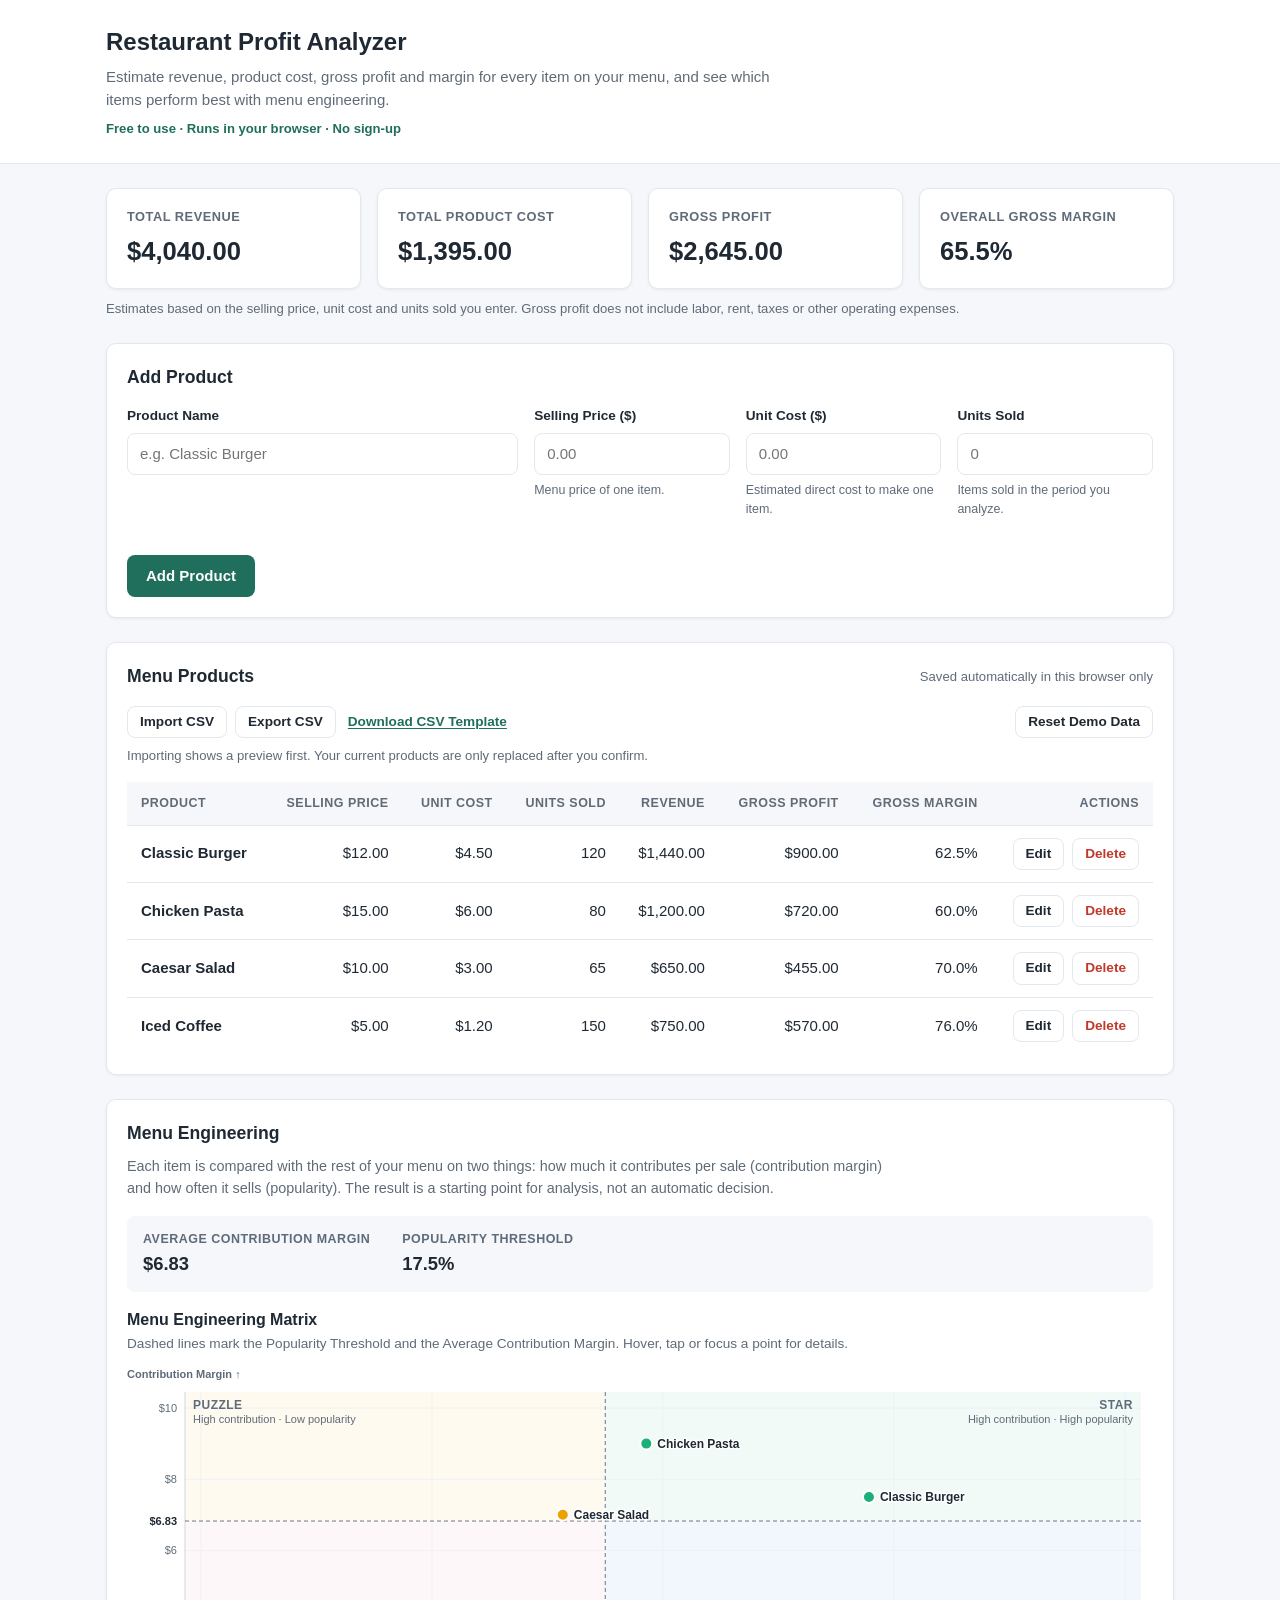
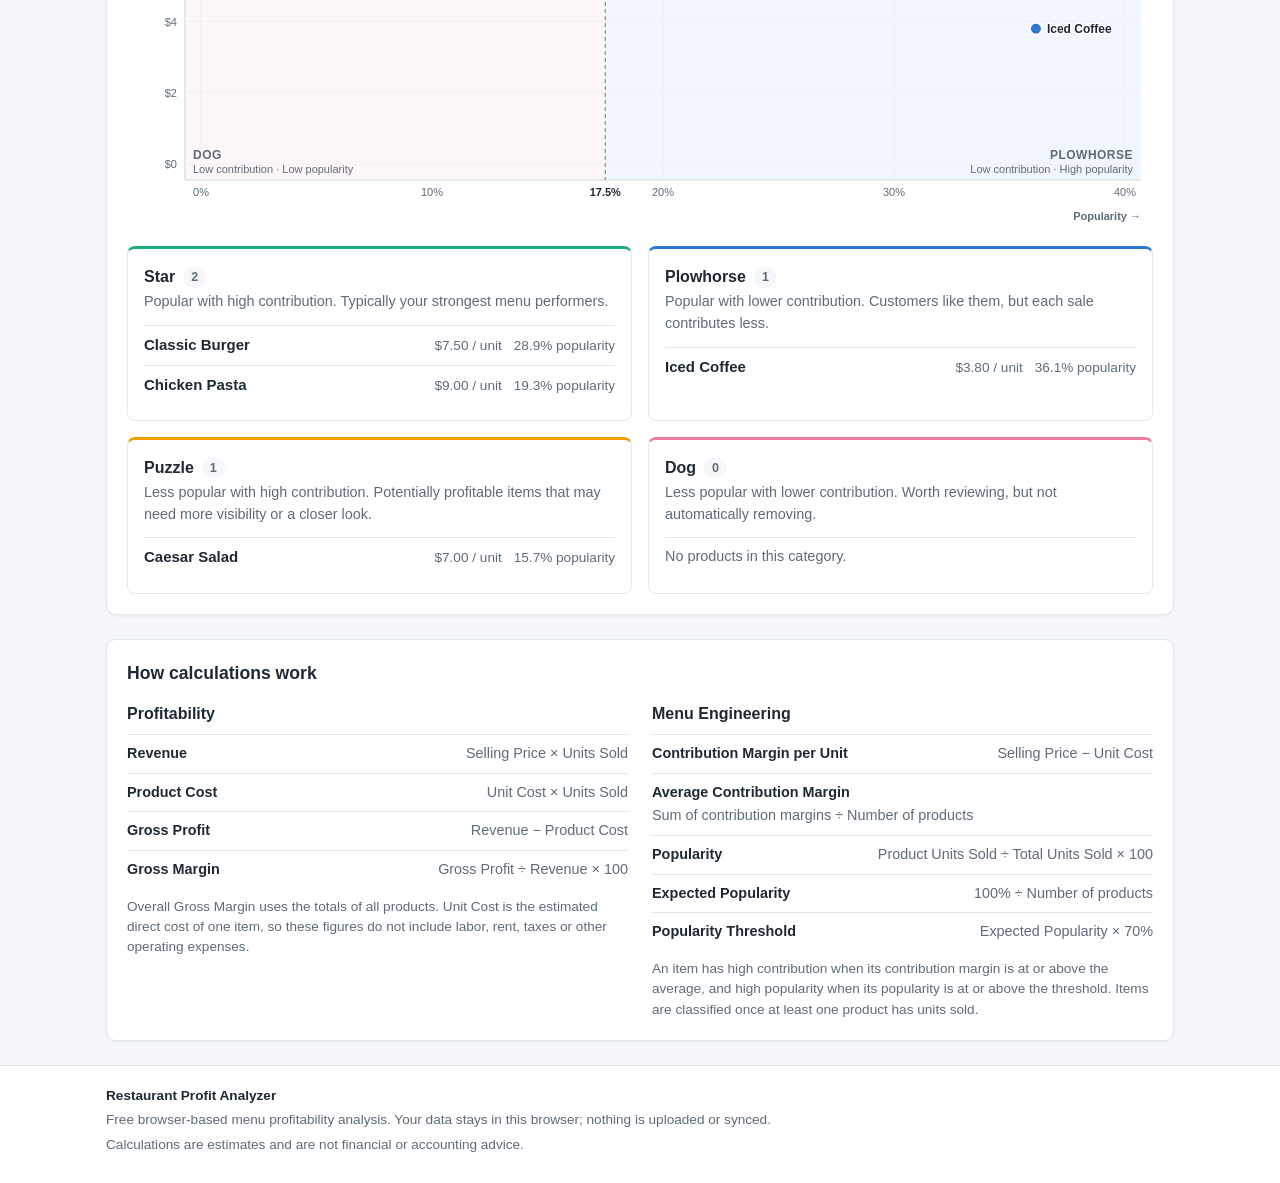
==== index.html @ 36a92ca9 "Add files via upload Initial release of Restaurant Profit Analyzer" ====
<!DOCTYPE html>
<html lang="en">
<head>
  <meta charset="UTF-8">
  <meta name="viewport" content="width=device-width, initial-scale=1.0">
  <title>Restaurant Profit Analyzer | Menu Engineering Tool</title>
  <meta name="description" content="Free browser-based tool to estimate revenue, product cost, gross profit and margin for each menu item, and classify items with menu engineering.">
  <meta property="og:title" content="Restaurant Profit Analyzer | Menu Engineering Tool">
  <meta property="og:description" content="Estimate revenue, product cost, gross profit and margin for each menu item, and see how your menu performs with menu engineering. Runs in your browser.">
  <meta property="og:type" content="website">
  <link rel="icon" href="favicon.svg" type="image/svg+xml">
  <link rel="stylesheet" href="css/styles.css">
</head>
<body>
  <header class="site-header">
    <div class="container">
      <h1>Restaurant Profit Analyzer</h1>
      <p class="subtitle">
        Estimate revenue, product cost, gross profit and margin for every item on your menu,
        and see which items perform best with menu engineering.
      </p>
      <p class="header-meta">Free to use · Runs in your browser · No sign-up</p>
    </div>
  </header>

  <main class="container">
    <!-- Dashboard: global metrics -->
    <section class="dashboard-section" aria-label="Summary metrics">
      <div class="dashboard">
        <article class="metric-card">
          <p class="metric-label">Total Revenue</p>
          <p class="metric-value" id="total-revenue">$0.00</p>
        </article>
        <article class="metric-card">
          <p class="metric-label">Total Product Cost</p>
          <p class="metric-value" id="total-cost">$0.00</p>
        </article>
        <article class="metric-card">
          <p class="metric-label">Gross Profit</p>
          <p class="metric-value" id="total-profit">$0.00</p>
        </article>
        <article class="metric-card">
          <p class="metric-label">Overall Gross Margin</p>
          <p class="metric-value" id="overall-margin">—</p>
        </article>
      </div>
      <p class="dashboard-note">
        Estimates based on the selling price, unit cost and units sold you enter.
        Gross profit does not include labor, rent, taxes or other operating expenses.
      </p>
    </section>

    <!-- Form: add or edit a product -->
    <section class="panel">
      <h2 class="panel-title" id="form-title">Add Product</h2>
      <form id="product-form" novalidate>
        <div class="form-grid">
          <div class="form-field">
            <label for="product-name">Product Name</label>
            <input type="text" id="product-name" placeholder="e.g. Classic Burger" maxlength="60" autocomplete="off">
          </div>
          <div class="form-field">
            <label for="selling-price">Selling Price ($)</label>
            <input type="number" id="selling-price" min="0" step="0.01" placeholder="0.00" inputmode="decimal" aria-describedby="selling-price-hint">
            <p class="field-hint" id="selling-price-hint">Menu price of one item.</p>
          </div>
          <div class="form-field">
            <label for="unit-cost">Unit Cost ($)</label>
            <input type="number" id="unit-cost" min="0" step="0.01" placeholder="0.00" inputmode="decimal" aria-describedby="unit-cost-hint">
            <p class="field-hint" id="unit-cost-hint">Estimated direct cost to make one item.</p>
          </div>
          <div class="form-field">
            <label for="units-sold">Units Sold</label>
            <input type="number" id="units-sold" min="0" step="1" placeholder="0" inputmode="numeric" aria-describedby="units-sold-hint">
            <p class="field-hint" id="units-sold-hint">Items sold in the period you analyze.</p>
          </div>
        </div>

        <p class="form-error" id="form-error" role="alert"></p>

        <div class="form-actions">
          <button type="submit" class="btn btn-primary" id="submit-button">Add Product</button>
          <button type="button" class="btn btn-secondary" id="cancel-edit-button" hidden>Cancel</button>
        </div>
      </form>
    </section>

    <!-- Products table -->
    <section class="panel">
      <div class="panel-header">
        <h2 class="panel-title">Menu Products</h2>
        <p class="save-status" id="save-status">Saved automatically in this browser only</p>
      </div>

      <!-- Data tools: CSV files are read and created only in this browser -->
      <div class="data-toolbar">
        <button type="button" class="btn btn-secondary btn-small" id="import-csv-button" aria-describedby="toolbar-hint">Import CSV</button>
        <input type="file" id="csv-file-input" accept=".csv,text/csv" hidden>
        <button type="button" class="btn btn-secondary btn-small" id="export-csv-button">Export CSV</button>
        <button type="button" class="btn-link" id="download-template-button">Download CSV Template</button>
        <button type="button" class="btn btn-secondary btn-small toolbar-end" id="reset-demo-button">Reset Demo Data</button>
      </div>
      <p class="toolbar-hint" id="toolbar-hint">
        Importing shows a preview first. Your current products are only replaced after you confirm.
      </p>

      <section class="csv-preview" id="csv-preview" aria-label="CSV import preview" hidden></section>

      <div class="storage-notice" id="storage-notice" role="status" hidden>
        <p id="storage-notice-text"></p>
        <button type="button" class="btn btn-secondary btn-small" id="dismiss-notice-button">Dismiss</button>
      </div>

      <div class="table-wrapper">
        <table class="products-table">
          <thead>
            <tr>
              <th scope="col">Product</th>
              <th scope="col" class="numeric">Selling Price</th>
              <th scope="col" class="numeric">Unit Cost</th>
              <th scope="col" class="numeric">Units Sold</th>
              <th scope="col" class="numeric">Revenue</th>
              <th scope="col" class="numeric">Gross Profit</th>
              <th scope="col" class="numeric">Gross Margin</th>
              <th scope="col" class="actions-column">Actions</th>
            </tr>
          </thead>
          <tbody id="products-table-body"></tbody>
        </table>
      </div>
      <p class="empty-message" id="empty-message" hidden>No products yet. Add a product above or import a CSV file.</p>
    </section>

    <!-- Menu Engineering: classifies products by contribution margin and popularity -->
    <section class="panel">
      <h2 class="panel-title">Menu Engineering</h2>
      <p class="section-intro">
        Each item is compared with the rest of your menu on two things: how much it contributes per sale
        (contribution margin) and how often it sells (popularity). The result is a starting point for
        analysis, not an automatic decision.
      </p>

      <div class="engineering-summary">
        <div class="summary-item">
          <span class="summary-label">Average Contribution Margin</span>
          <span class="summary-value" id="average-contribution-margin">—</span>
        </div>
        <div class="summary-item">
          <span class="summary-label">Popularity Threshold</span>
          <span class="summary-value" id="popularity-threshold">—</span>
        </div>
      </div>

      <p class="engineering-notice" id="engineering-notice" hidden></p>

      <!-- Matrix: drawn by js/matrix.js from the same classification results -->
      <div class="matrix-block" id="matrix-block">
        <h3 class="matrix-title">Menu Engineering Matrix</h3>
        <p class="matrix-caption">
          Dashed lines mark the Popularity Threshold and the Average Contribution Margin.
          Hover, tap or focus a point for details.
        </p>
        <div class="matrix-chart" id="matrix-chart"></div>
      </div>

      <div class="category-grid" id="category-grid">
        <article class="category-card category-star">
          <h3 class="category-title">Star <span class="category-count"><span id="count-star">0</span><span class="visually-hidden"> items</span></span></h3>
          <p class="category-description">Popular with high contribution. Typically your strongest menu performers.</p>
          <ul class="category-list" id="list-star"></ul>
        </article>
        <article class="category-card category-plowhorse">
          <h3 class="category-title">Plowhorse <span class="category-count"><span id="count-plowhorse">0</span><span class="visually-hidden"> items</span></span></h3>
          <p class="category-description">Popular with lower contribution. Customers like them, but each sale contributes less.</p>
          <ul class="category-list" id="list-plowhorse"></ul>
        </article>
        <article class="category-card category-puzzle">
          <h3 class="category-title">Puzzle <span class="category-count"><span id="count-puzzle">0</span><span class="visually-hidden"> items</span></span></h3>
          <p class="category-description">Less popular with high contribution. Potentially profitable items that may need more visibility or a closer look.</p>
          <ul class="category-list" id="list-puzzle"></ul>
        </article>
        <article class="category-card category-dog">
          <h3 class="category-title">Dog <span class="category-count"><span id="count-dog">0</span><span class="visually-hidden"> items</span></span></h3>
          <p class="category-description">Less popular with lower contribution. Worth reviewing, but not automatically removing.</p>
          <ul class="category-list" id="list-dog"></ul>
        </article>
      </div>
    </section>

    <!-- How it works: formulas and assumptions -->
    <section class="panel" aria-labelledby="how-it-works-title">
      <h2 class="panel-title" id="how-it-works-title">How calculations work</h2>

      <div class="formula-groups">
        <div class="formula-group">
          <h3 class="formula-group-title">Profitability</h3>
          <dl class="formula-list">
            <div><dt>Revenue</dt><dd>Selling Price × Units Sold</dd></div>
            <div><dt>Product Cost</dt><dd>Unit Cost × Units Sold</dd></div>
            <div><dt>Gross Profit</dt><dd>Revenue − Product Cost</dd></div>
            <div><dt>Gross Margin</dt><dd>Gross Profit ÷ Revenue × 100</dd></div>
          </dl>
          <p class="formula-note">
            Overall Gross Margin uses the totals of all products. Unit Cost is the estimated direct cost
            of one item, so these figures do not include labor, rent, taxes or other operating expenses.
          </p>
        </div>

        <div class="formula-group">
          <h3 class="formula-group-title">Menu Engineering</h3>
          <dl class="formula-list">
            <div><dt>Contribution Margin per Unit</dt><dd>Selling Price − Unit Cost</dd></div>
            <div><dt>Average Contribution Margin</dt><dd>Sum of contribution margins ÷ Number of products</dd></div>
            <div><dt>Popularity</dt><dd>Product Units Sold ÷ Total Units Sold × 100</dd></div>
            <div><dt>Expected Popularity</dt><dd>100% ÷ Number of products</dd></div>
            <div><dt>Popularity Threshold</dt><dd>Expected Popularity × 70%</dd></div>
          </dl>
          <p class="formula-note">
            An item has high contribution when its contribution margin is at or above the average, and high
            popularity when its popularity is at or above the threshold. Items are classified once at least
            one product has units sold.
          </p>
        </div>
      </div>
    </section>
  </main>

  <footer class="site-footer">
    <div class="container">
      <p class="footer-name">Restaurant Profit Analyzer</p>
      <p>Free browser-based menu profitability analysis. Your data stays in this browser; nothing is uploaded or synced.</p>
      <p>Calculations are estimates and are not financial or accounting advice.</p>
    </div>
  </footer>

  <script src="js/storage.js"></script>
  <script src="js/csv.js"></script>
  <script src="js/matrix.js"></script>
  <script src="js/app.js"></script>
  <script src="js/csv-ui.js"></script>
</body>
</html>
---- css/styles.css ----
/* ===== Design tokens ===== */
:root {
  --color-bg: #f5f7fa;
  --color-surface: #ffffff;
  --color-border: #e3e8ef;
  --color-text: #1f2933;
  --color-text-muted: #5f6b78;
  --color-primary: #1f6f5c;
  --color-primary-hover: #185a4b;
  --color-danger: #c0392b;
  --color-negative: #c0392b;

  /* Menu Engineering categories (shared by the cards and the matrix) */
  --color-star: #1baf7a;
  --color-plowhorse: #2a78d6;
  --color-puzzle: #eda100;
  --color-dog: #e87ba4;

  --radius: 10px;
  --shadow: 0 1px 3px rgba(16, 24, 40, 0.06);
  --font-family: -apple-system, BlinkMacSystemFont, "Segoe UI", Roboto, "Helvetica Neue", Arial, sans-serif;
}

/* ===== Base ===== */
*,
*::before,
*::after {
  box-sizing: border-box;
}

body {
  margin: 0;
  font-family: var(--font-family);
  font-size: 15px;
  line-height: 1.5;
  color: var(--color-text);
  background: var(--color-bg);
}

h1,
h2,
h3,
p {
  margin: 0;
}

/* Text for screen readers only */
.visually-hidden {
  position: absolute;
  width: 1px;
  height: 1px;
  padding: 0;
  margin: -1px;
  overflow: hidden;
  clip: rect(0, 0, 0, 0);
  white-space: nowrap;
  border: 0;
}

/* Make sure the hidden attribute wins over display rules like grid or flex */
[hidden] {
  display: none !important;
}

.container {
  width: 100%;
  max-width: 1100px;
  margin: 0 auto;
  padding: 0 16px;
}

/* ===== Header ===== */
.site-header {
  background: var(--color-surface);
  border-bottom: 1px solid var(--color-border);
  padding: 24px 0;
  margin-bottom: 24px;
}

.site-header h1 {
  font-size: 1.5rem;
  font-weight: 700;
}

.subtitle {
  max-width: 680px;
  color: var(--color-text-muted);
  margin-top: 6px;
}

.header-meta {
  margin-top: 8px;
  font-size: 0.82rem;
  font-weight: 600;
  color: var(--color-primary);
}

/* ===== Dashboard ===== */
.dashboard-section {
  margin-bottom: 24px;
}

.dashboard {
  display: grid;
  grid-template-columns: repeat(4, 1fr);
  gap: 16px;
}

.dashboard-note {
  margin-top: 10px;
  font-size: 0.82rem;
  color: var(--color-text-muted);
}

.metric-card {
  background: var(--color-surface);
  border: 1px solid var(--color-border);
  border-radius: var(--radius);
  box-shadow: var(--shadow);
  padding: 18px 20px;
}

.metric-label {
  font-size: 0.8rem;
  font-weight: 600;
  text-transform: uppercase;
  letter-spacing: 0.04em;
  color: var(--color-text-muted);
}

.metric-value {
  font-size: 1.6rem;
  font-weight: 700;
  margin-top: 6px;
  font-variant-numeric: tabular-nums;
}

/* ===== Panels ===== */
.panel {
  background: var(--color-surface);
  border: 1px solid var(--color-border);
  border-radius: var(--radius);
  box-shadow: var(--shadow);
  padding: 20px;
  margin-bottom: 24px;
}

.panel-title {
  font-size: 1.1rem;
  font-weight: 600;
  margin-bottom: 16px;
}

/* ===== Panel header (title + save status + reset) ===== */
.panel-header {
  display: flex;
  flex-wrap: wrap;
  align-items: center;
  justify-content: space-between;
  gap: 8px 16px;
  margin-bottom: 16px;
}

.panel-header .panel-title {
  margin-bottom: 0;
}

.save-status {
  font-size: 0.82rem;
  color: var(--color-text-muted);
}

.save-status.is-error {
  color: var(--color-danger);
}

.storage-notice {
  display: flex;
  align-items: center;
  justify-content: space-between;
  gap: 12px;
  padding: 10px 14px;
  margin-bottom: 16px;
  font-size: 0.9rem;
  background: #fdf8ec;
  border: 1px solid #f0dfb4;
  border-radius: 8px;
}

/* ===== Data toolbar (CSV + reset) ===== */
.data-toolbar {
  display: flex;
  flex-wrap: wrap;
  align-items: center;
  gap: 8px;
}

.toolbar-hint {
  margin: 8px 0 16px;
  font-size: 0.82rem;
  color: var(--color-text-muted);
}

.toolbar-end {
  margin-left: auto;
}

.btn-link {
  font: inherit;
  font-size: 0.85rem;
  font-weight: 600;
  color: var(--color-primary);
  background: none;
  border: none;
  padding: 5px 4px;
  text-decoration: underline;
  text-underline-offset: 2px;
  cursor: pointer;
}

.btn-link:hover {
  color: var(--color-primary-hover);
}

.btn:focus-visible,
.btn-link:focus-visible {
  outline: 2px solid var(--color-primary);
  outline-offset: 2px;
}

.btn:disabled {
  opacity: 0.5;
  cursor: not-allowed;
}

/* ===== CSV import preview ===== */
.csv-preview {
  border: 1px solid var(--color-border);
  border-radius: 8px;
  padding: 16px;
  margin-bottom: 16px;
  background: var(--color-bg);
}

.csv-preview-title {
  margin: 0;
  font-size: 1rem;
  font-weight: 600;
}

.csv-preview-title:focus {
  outline: none;
}

.csv-file-name {
  color: var(--color-text-muted);
  font-size: 0.85rem;
  overflow-wrap: anywhere;
  margin: 2px 0 12px;
}

.csv-status {
  font-weight: 600;
  margin-bottom: 12px;
}

.csv-status-error {
  color: var(--color-danger);
}

.csv-error-list {
  margin: 0 0 12px;
  padding-left: 20px;
  font-size: 0.9rem;
}

.csv-error-list li + li {
  margin-top: 4px;
}

.csv-preview-table-wrapper {
  max-height: 320px;
  overflow: auto;
  background: var(--color-surface);
  border: 1px solid var(--color-border);
  border-radius: 8px;
  margin-bottom: 12px;
}

.csv-preview-table-wrapper th {
  position: sticky;
  top: 0;
}

.csv-preview-actions {
  display: flex;
  flex-wrap: wrap;
  gap: 10px;
}

/* ===== Form ===== */
.form-grid {
  display: grid;
  grid-template-columns: 2fr 1fr 1fr 1fr;
  gap: 16px;
}

.form-field {
  display: flex;
  flex-direction: column;
  gap: 6px;
  min-width: 0;
}

.form-field label {
  font-size: 0.85rem;
  font-weight: 600;
}

.form-field input {
  width: 100%;
  font: inherit;
  padding: 9px 12px;
  border: 1px solid var(--color-border);
  border-radius: 8px;
  background: var(--color-surface);
  color: var(--color-text);
}

.form-field input:focus {
  outline: 2px solid var(--color-primary);
  outline-offset: -1px;
  border-color: var(--color-primary);
}

.field-hint {
  font-size: 0.78rem;
  color: var(--color-text-muted);
}

.form-field input[aria-invalid="true"] {
  border-color: var(--color-danger);
}

.form-error {
  color: var(--color-danger);
  font-size: 0.9rem;
  min-height: 1.4em;
  margin-top: 12px;
}

.form-actions {
  display: flex;
  gap: 10px;
  margin-top: 4px;
}

/* ===== Buttons ===== */
.btn {
  font: inherit;
  font-weight: 600;
  border-radius: 8px;
  padding: 9px 18px;
  cursor: pointer;
  border: 1px solid transparent;
}

.btn-primary {
  background: var(--color-primary);
  color: #ffffff;
}

.btn-primary:hover {
  background: var(--color-primary-hover);
}

.btn-secondary {
  background: var(--color-surface);
  border-color: var(--color-border);
  color: var(--color-text);
}

.btn-secondary:hover {
  background: var(--color-bg);
}

.btn-small {
  padding: 5px 12px;
  font-size: 0.85rem;
}

.btn-danger {
  background: var(--color-surface);
  border-color: var(--color-border);
  color: var(--color-danger);
}

.btn-danger:hover {
  background: #fdf1f0;
}

/* ===== Table ===== */
/* The wrapper scrolls horizontally on small screens so the page itself never does */
.table-wrapper {
  overflow-x: auto;
}

.products-table {
  width: 100%;
  border-collapse: collapse;
  white-space: nowrap;
}

.products-table th,
.products-table td {
  padding: 12px 14px;
  text-align: left;
  border-bottom: 1px solid var(--color-border);
}

.products-table th {
  font-size: 0.78rem;
  font-weight: 600;
  text-transform: uppercase;
  letter-spacing: 0.04em;
  color: var(--color-text-muted);
  background: var(--color-bg);
}

.products-table tbody tr:last-child td {
  border-bottom: none;
}

.products-table tr.is-editing td {
  background: #eef6f3;
}

.products-table .numeric {
  text-align: right;
  font-variant-numeric: tabular-nums;
}

.products-table .actions-column {
  text-align: right;
}

.row-actions {
  display: flex;
  justify-content: flex-end;
  gap: 8px;
}

.product-name {
  font-weight: 600;
}

.value-negative {
  color: var(--color-negative);
}

.empty-message {
  color: var(--color-text-muted);
  text-align: center;
  padding: 24px 0 8px;
}

/* ===== Menu Engineering ===== */
.section-intro {
  max-width: 760px;
  margin: -6px 0 16px;
  color: var(--color-text-muted);
  font-size: 0.9rem;
}

.engineering-summary {
  display: flex;
  flex-wrap: wrap;
  gap: 12px 32px;
  padding: 14px 16px;
  background: var(--color-bg);
  border-radius: 8px;
  margin-bottom: 16px;
}

.summary-item {
  display: flex;
  flex-direction: column;
  gap: 2px;
}

.summary-label {
  font-size: 0.78rem;
  font-weight: 600;
  text-transform: uppercase;
  letter-spacing: 0.04em;
  color: var(--color-text-muted);
}

.summary-value {
  font-size: 1.15rem;
  font-weight: 700;
  font-variant-numeric: tabular-nums;
}

.engineering-notice {
  color: var(--color-text-muted);
  margin-bottom: 16px;
}

.category-grid {
  display: grid;
  grid-template-columns: repeat(2, 1fr);
  gap: 16px;
}

/* Each category gets a thin colored top border as a discreet visual indicator */
.category-card {
  min-width: 0;
  border: 1px solid var(--color-border);
  border-top: 3px solid var(--category-color);
  border-radius: 8px;
  padding: 16px;
}

.category-star {
  --category-color: var(--color-star);
}

.category-plowhorse {
  --category-color: var(--color-plowhorse);
}

.category-puzzle {
  --category-color: var(--color-puzzle);
}

.category-dog {
  --category-color: var(--color-dog);
}

.category-title {
  display: flex;
  align-items: center;
  gap: 8px;
  margin: 0;
  font-size: 1rem;
  font-weight: 600;
}

.category-count {
  font-size: 0.78rem;
  font-weight: 600;
  color: var(--color-text-muted);
  background: var(--color-bg);
  border-radius: 999px;
  padding: 1px 8px;
}

.category-description {
  color: var(--color-text-muted);
  font-size: 0.9rem;
  margin: 2px 0 12px;
}

.category-list {
  list-style: none;
  margin: 0;
  padding: 0;
}

.category-item {
  display: flex;
  justify-content: space-between;
  align-items: baseline;
  gap: 12px;
  padding: 8px 0;
  border-top: 1px solid var(--color-border);
}

.category-item-name {
  font-weight: 600;
  overflow-wrap: anywhere;
}

.category-item-stats {
  display: flex;
  flex-wrap: wrap;
  justify-content: flex-end;
  gap: 4px 12px;
  font-size: 0.85rem;
  color: var(--color-text-muted);
  font-variant-numeric: tabular-nums;
  white-space: nowrap;
}

.category-empty {
  color: var(--color-text-muted);
  font-size: 0.9rem;
  padding: 8px 0;
  border-top: 1px solid var(--color-border);
}

/* ===== Menu Engineering Matrix ===== */
.matrix-block {
  margin-bottom: 20px;
}

.matrix-title {
  margin: 0;
  font-size: 1rem;
  font-weight: 600;
}

.matrix-caption {
  color: var(--color-text-muted);
  font-size: 0.85rem;
  margin: 2px 0 12px;
}

/* The chart is drawn at the container's real width, so it never overflows the page */
.matrix-chart {
  position: relative;
  width: 100%;
}

.matrix-chart svg {
  display: block;
  font-family: var(--font-family);
}

.matrix-quadrant {
  fill-opacity: 0.06;
}

.matrix-quadrant.quadrant-star { fill: var(--color-star); }
.matrix-quadrant.quadrant-plowhorse { fill: var(--color-plowhorse); }
.matrix-quadrant.quadrant-puzzle { fill: var(--color-puzzle); }
.matrix-quadrant.quadrant-dog { fill: var(--color-dog); }

.matrix-gridline {
  stroke: #eef1f5;
  stroke-width: 1;
}

.matrix-axis {
  stroke: #cfd6df;
  stroke-width: 1;
}

.matrix-threshold {
  stroke: #6b7785;
  stroke-width: 1;
  stroke-dasharray: 4 3;
}

.matrix-tick {
  font-size: 11px;
  fill: var(--color-text-muted);
  font-variant-numeric: tabular-nums;
}

.matrix-threshold-value {
  font-size: 11px;
  font-weight: 700;
  fill: var(--color-text);
  font-variant-numeric: tabular-nums;
}

.matrix-axis-title {
  font-size: 11px;
  font-weight: 600;
  fill: var(--color-text-muted);
}

.matrix-quadrant-name {
  font-size: 12px;
  font-weight: 700;
  fill: var(--color-text-muted);
  text-transform: uppercase;
  letter-spacing: 0.04em;
}

.matrix-quadrant-detail {
  font-size: 11px;
  fill: var(--color-text-muted);
}

.matrix-point {
  cursor: pointer;
  outline: none;
}

.matrix-point-dot {
  stroke: var(--color-surface);
  stroke-width: 2;
}

.matrix-point.point-star .matrix-point-dot { fill: var(--color-star); }
.matrix-point.point-plowhorse .matrix-point-dot { fill: var(--color-plowhorse); }
.matrix-point.point-puzzle .matrix-point-dot { fill: var(--color-puzzle); }
.matrix-point.point-dog .matrix-point-dot { fill: var(--color-dog); }

/* Transparent circle larger than the dot, so it is easy to hover or tap */
.matrix-point-hit {
  fill: transparent;
}

.matrix-point-ring {
  fill: none;
  stroke: var(--color-text);
  stroke-width: 1.5;
  opacity: 0;
}

.matrix-point:hover .matrix-point-ring,
.matrix-point:focus-visible .matrix-point-ring,
.matrix-point.is-active .matrix-point-ring {
  opacity: 1;
}

.matrix-point-label {
  font-size: 12px;
  font-weight: 600;
  fill: var(--color-text);
  pointer-events: none;
  /* A halo in the surface color keeps labels readable when they cross a line */
  paint-order: stroke;
  stroke: var(--color-surface);
  stroke-width: 3px;
  stroke-linejoin: round;
}

.matrix-tooltip {
  position: absolute;
  z-index: 10;
  min-width: 190px;
  max-width: 260px;
  padding: 10px 12px;
  background: var(--color-surface);
  border: 1px solid var(--color-border);
  border-radius: 8px;
  box-shadow: 0 4px 16px rgba(16, 24, 40, 0.12);
  font-size: 0.82rem;
  pointer-events: none;
}

.tooltip-product + .tooltip-product {
  margin-top: 8px;
  padding-top: 8px;
  border-top: 1px solid var(--color-border);
}

.tooltip-name {
  font-weight: 700;
  margin-bottom: 4px;
}

.tooltip-row {
  display: flex;
  justify-content: space-between;
  gap: 16px;
}

.tooltip-row dt {
  color: var(--color-text-muted);
}

.tooltip-row dd {
  margin: 0;
  font-weight: 600;
  font-variant-numeric: tabular-nums;
}

/* ===== How calculations work ===== */
.formula-groups {
  display: grid;
  grid-template-columns: repeat(2, 1fr);
  gap: 24px;
}

.formula-group {
  min-width: 0;
}

.formula-group-title {
  font-size: 1rem;
  font-weight: 600;
  margin-bottom: 8px;
}

.formula-list {
  margin: 0;
}

.formula-list div {
  display: flex;
  flex-wrap: wrap;
  justify-content: space-between;
  gap: 2px 16px;
  padding: 8px 0;
  border-top: 1px solid var(--color-border);
  font-size: 0.9rem;
}

.formula-list dt {
  font-weight: 600;
}

.formula-list dd {
  margin: 0;
  color: var(--color-text-muted);
}

.formula-note {
  margin-top: 8px;
  font-size: 0.85rem;
  color: var(--color-text-muted);
}

/* ===== Footer ===== */
.site-footer {
  border-top: 1px solid var(--color-border);
  background: var(--color-surface);
  padding: 20px 0 28px;
  font-size: 0.85rem;
  color: var(--color-text-muted);
}

.site-footer p + p {
  margin-top: 4px;
}

.footer-name {
  font-weight: 700;
  color: var(--color-text);
}

/* ===== Responsive ===== */
@media (max-width: 860px) {
  .dashboard {
    grid-template-columns: repeat(2, 1fr);
  }

  .category-grid,
  .formula-groups {
    grid-template-columns: 1fr;
  }

  .form-grid {
    grid-template-columns: 1fr 1fr;
  }

  .form-field:first-child {
    grid-column: 1 / -1;
  }
}

@media (max-width: 480px) {
  .site-header h1 {
    font-size: 1.25rem;
  }

  .dashboard {
    gap: 12px;
  }

  .metric-card {
    padding: 14px 16px;
  }

  .metric-value {
    font-size: 1.25rem;
  }

  .panel {
    padding: 16px;
  }

  .form-actions .btn {
    flex: 1;
  }

  .storage-notice {
    flex-direction: column;
    align-items: flex-start;
  }

  .category-item {
    flex-direction: column;
    gap: 2px;
  }

  .category-item-stats {
    justify-content: flex-start;
  }
}
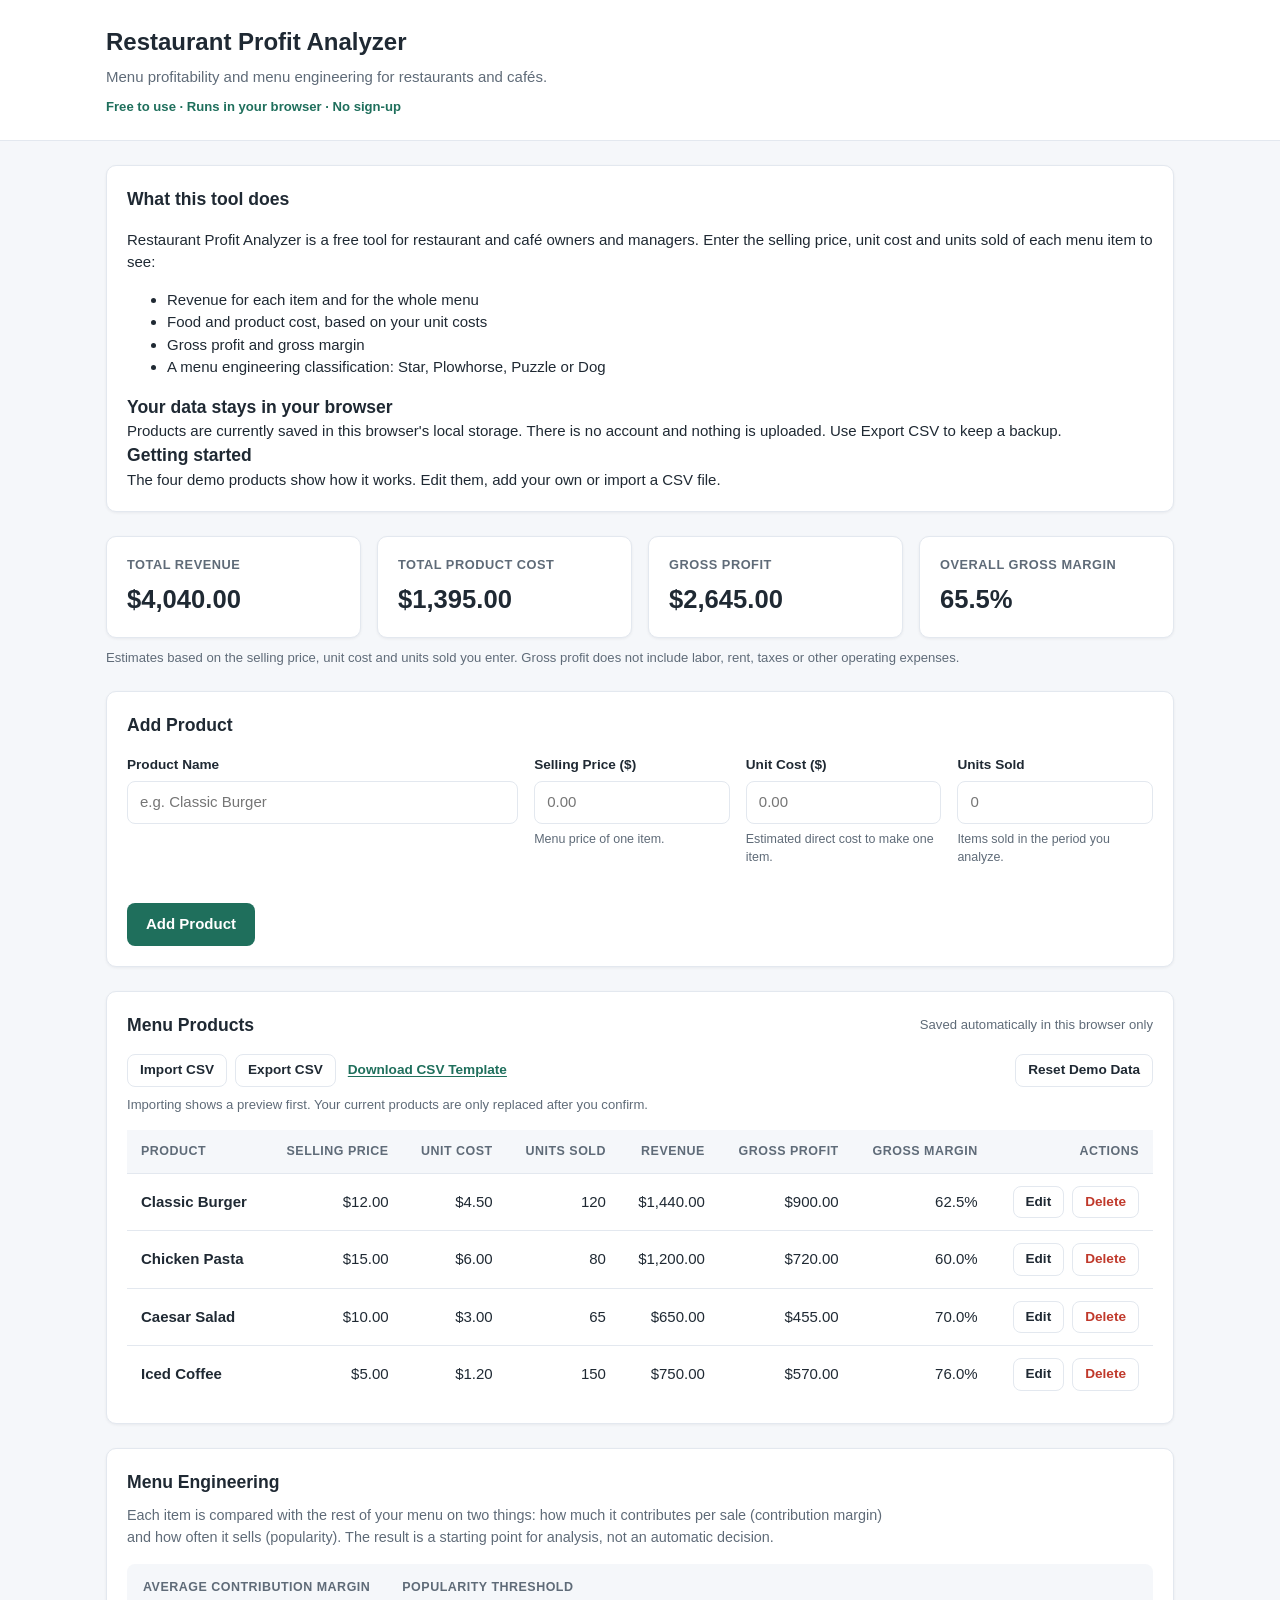
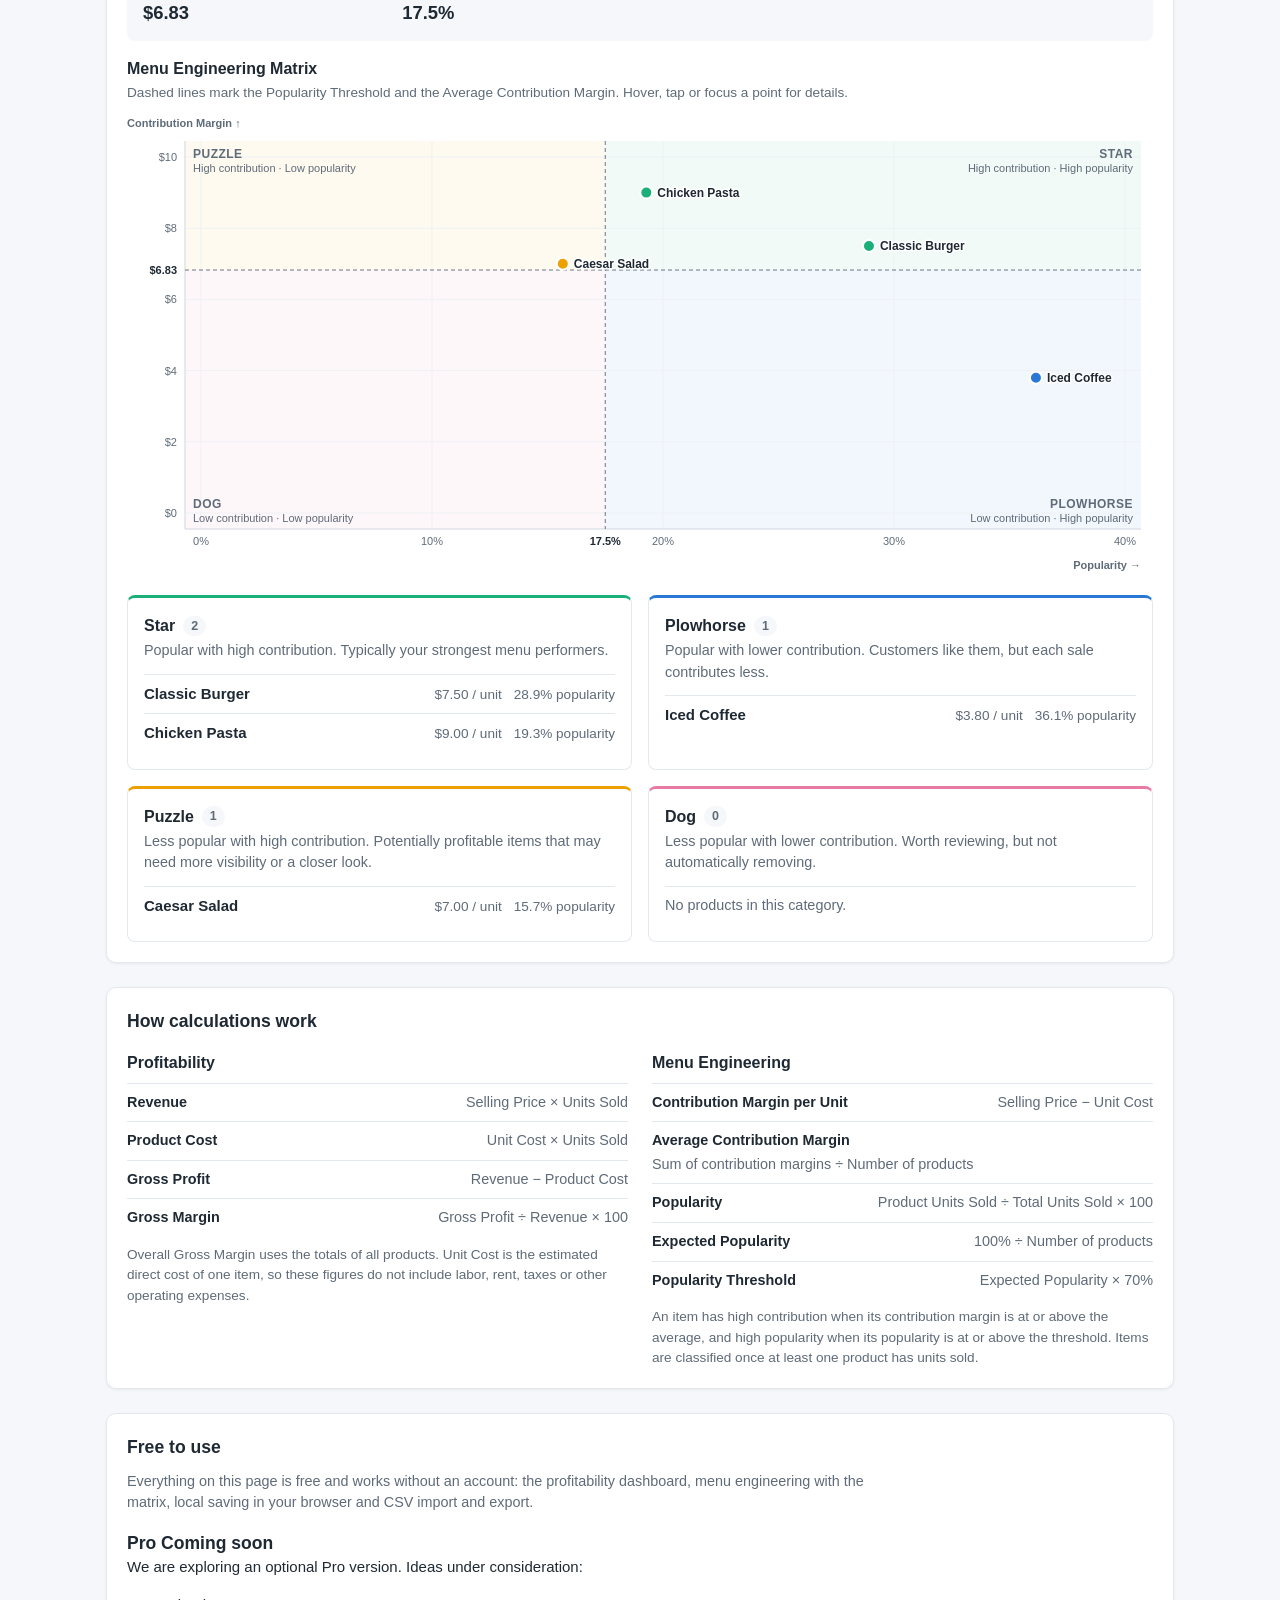
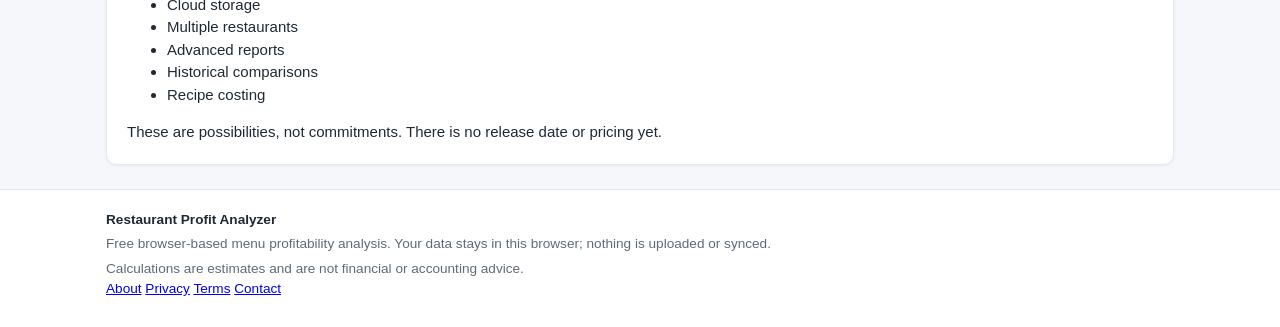
==== commit d9e0330b: "Add files via upload" ====
--- a/index.html
+++ b/index.html
@@ -1,242 +1,298 @@
-<!DOCTYPE html>
-<html lang="en">
-<head>
-  <meta charset="UTF-8">
-  <meta name="viewport" content="width=device-width, initial-scale=1.0">
-  <title>Restaurant Profit Analyzer | Menu Engineering Tool</title>
-  <meta name="description" content="Free browser-based tool to estimate revenue, product cost, gross profit and margin for each menu item, and classify items with menu engineering.">
-  <meta property="og:title" content="Restaurant Profit Analyzer | Menu Engineering Tool">
-  <meta property="og:description" content="Estimate revenue, product cost, gross profit and margin for each menu item, and see how your menu performs with menu engineering. Runs in your browser.">
-  <meta property="og:type" content="website">
-  <link rel="icon" href="favicon.svg" type="image/svg+xml">
-  <link rel="stylesheet" href="css/styles.css">
-</head>
-<body>
-  <header class="site-header">
-    <div class="container">
-      <h1>Restaurant Profit Analyzer</h1>
-      <p class="subtitle">
-        Estimate revenue, product cost, gross profit and margin for every item on your menu,
-        and see which items perform best with menu engineering.
-      </p>
-      <p class="header-meta">Free to use · Runs in your browser · No sign-up</p>
-    </div>
-  </header>
-
-  <main class="container">
-    <!-- Dashboard: global metrics -->
-    <section class="dashboard-section" aria-label="Summary metrics">
-      <div class="dashboard">
-        <article class="metric-card">
-          <p class="metric-label">Total Revenue</p>
-          <p class="metric-value" id="total-revenue">$0.00</p>
-        </article>
-        <article class="metric-card">
-          <p class="metric-label">Total Product Cost</p>
-          <p class="metric-value" id="total-cost">$0.00</p>
-        </article>
-        <article class="metric-card">
-          <p class="metric-label">Gross Profit</p>
-          <p class="metric-value" id="total-profit">$0.00</p>
-        </article>
-        <article class="metric-card">
-          <p class="metric-label">Overall Gross Margin</p>
-          <p class="metric-value" id="overall-margin">—</p>
-        </article>
-      </div>
-      <p class="dashboard-note">
-        Estimates based on the selling price, unit cost and units sold you enter.
-        Gross profit does not include labor, rent, taxes or other operating expenses.
-      </p>
-    </section>
-
-    <!-- Form: add or edit a product -->
-    <section class="panel">
-      <h2 class="panel-title" id="form-title">Add Product</h2>
-      <form id="product-form" novalidate>
-        <div class="form-grid">
-          <div class="form-field">
-            <label for="product-name">Product Name</label>
-            <input type="text" id="product-name" placeholder="e.g. Classic Burger" maxlength="60" autocomplete="off">
-          </div>
-          <div class="form-field">
-            <label for="selling-price">Selling Price ($)</label>
-            <input type="number" id="selling-price" min="0" step="0.01" placeholder="0.00" inputmode="decimal" aria-describedby="selling-price-hint">
-            <p class="field-hint" id="selling-price-hint">Menu price of one item.</p>
-          </div>
-          <div class="form-field">
-            <label for="unit-cost">Unit Cost ($)</label>
-            <input type="number" id="unit-cost" min="0" step="0.01" placeholder="0.00" inputmode="decimal" aria-describedby="unit-cost-hint">
-            <p class="field-hint" id="unit-cost-hint">Estimated direct cost to make one item.</p>
-          </div>
-          <div class="form-field">
-            <label for="units-sold">Units Sold</label>
-            <input type="number" id="units-sold" min="0" step="1" placeholder="0" inputmode="numeric" aria-describedby="units-sold-hint">
-            <p class="field-hint" id="units-sold-hint">Items sold in the period you analyze.</p>
-          </div>
-        </div>
-
-        <p class="form-error" id="form-error" role="alert"></p>
-
-        <div class="form-actions">
-          <button type="submit" class="btn btn-primary" id="submit-button">Add Product</button>
-          <button type="button" class="btn btn-secondary" id="cancel-edit-button" hidden>Cancel</button>
-        </div>
-      </form>
-    </section>
-
-    <!-- Products table -->
-    <section class="panel">
-      <div class="panel-header">
-        <h2 class="panel-title">Menu Products</h2>
-        <p class="save-status" id="save-status">Saved automatically in this browser only</p>
-      </div>
-
-      <!-- Data tools: CSV files are read and created only in this browser -->
-      <div class="data-toolbar">
-        <button type="button" class="btn btn-secondary btn-small" id="import-csv-button" aria-describedby="toolbar-hint">Import CSV</button>
-        <input type="file" id="csv-file-input" accept=".csv,text/csv" hidden>
-        <button type="button" class="btn btn-secondary btn-small" id="export-csv-button">Export CSV</button>
-        <button type="button" class="btn-link" id="download-template-button">Download CSV Template</button>
-        <button type="button" class="btn btn-secondary btn-small toolbar-end" id="reset-demo-button">Reset Demo Data</button>
-      </div>
-      <p class="toolbar-hint" id="toolbar-hint">
-        Importing shows a preview first. Your current products are only replaced after you confirm.
-      </p>
-
-      <section class="csv-preview" id="csv-preview" aria-label="CSV import preview" hidden></section>
-
-      <div class="storage-notice" id="storage-notice" role="status" hidden>
-        <p id="storage-notice-text"></p>
-        <button type="button" class="btn btn-secondary btn-small" id="dismiss-notice-button">Dismiss</button>
-      </div>
-
-      <div class="table-wrapper">
-        <table class="products-table">
-          <thead>
-            <tr>
-              <th scope="col">Product</th>
-              <th scope="col" class="numeric">Selling Price</th>
-              <th scope="col" class="numeric">Unit Cost</th>
-              <th scope="col" class="numeric">Units Sold</th>
-              <th scope="col" class="numeric">Revenue</th>
-              <th scope="col" class="numeric">Gross Profit</th>
-              <th scope="col" class="numeric">Gross Margin</th>
-              <th scope="col" class="actions-column">Actions</th>
-            </tr>
-          </thead>
-          <tbody id="products-table-body"></tbody>
-        </table>
-      </div>
-      <p class="empty-message" id="empty-message" hidden>No products yet. Add a product above or import a CSV file.</p>
-    </section>
-
-    <!-- Menu Engineering: classifies products by contribution margin and popularity -->
-    <section class="panel">
-      <h2 class="panel-title">Menu Engineering</h2>
-      <p class="section-intro">
-        Each item is compared with the rest of your menu on two things: how much it contributes per sale
-        (contribution margin) and how often it sells (popularity). The result is a starting point for
-        analysis, not an automatic decision.
-      </p>
-
-      <div class="engineering-summary">
-        <div class="summary-item">
-          <span class="summary-label">Average Contribution Margin</span>
-          <span class="summary-value" id="average-contribution-margin">—</span>
-        </div>
-        <div class="summary-item">
-          <span class="summary-label">Popularity Threshold</span>
-          <span class="summary-value" id="popularity-threshold">—</span>
-        </div>
-      </div>
-
-      <p class="engineering-notice" id="engineering-notice" hidden></p>
-
-      <!-- Matrix: drawn by js/matrix.js from the same classification results -->
-      <div class="matrix-block" id="matrix-block">
-        <h3 class="matrix-title">Menu Engineering Matrix</h3>
-        <p class="matrix-caption">
-          Dashed lines mark the Popularity Threshold and the Average Contribution Margin.
-          Hover, tap or focus a point for details.
-        </p>
-        <div class="matrix-chart" id="matrix-chart"></div>
-      </div>
-
-      <div class="category-grid" id="category-grid">
-        <article class="category-card category-star">
-          <h3 class="category-title">Star <span class="category-count"><span id="count-star">0</span><span class="visually-hidden"> items</span></span></h3>
-          <p class="category-description">Popular with high contribution. Typically your strongest menu performers.</p>
-          <ul class="category-list" id="list-star"></ul>
-        </article>
-        <article class="category-card category-plowhorse">
-          <h3 class="category-title">Plowhorse <span class="category-count"><span id="count-plowhorse">0</span><span class="visually-hidden"> items</span></span></h3>
-          <p class="category-description">Popular with lower contribution. Customers like them, but each sale contributes less.</p>
-          <ul class="category-list" id="list-plowhorse"></ul>
-        </article>
-        <article class="category-card category-puzzle">
-          <h3 class="category-title">Puzzle <span class="category-count"><span id="count-puzzle">0</span><span class="visually-hidden"> items</span></span></h3>
-          <p class="category-description">Less popular with high contribution. Potentially profitable items that may need more visibility or a closer look.</p>
-          <ul class="category-list" id="list-puzzle"></ul>
-        </article>
-        <article class="category-card category-dog">
-          <h3 class="category-title">Dog <span class="category-count"><span id="count-dog">0</span><span class="visually-hidden"> items</span></span></h3>
-          <p class="category-description">Less popular with lower contribution. Worth reviewing, but not automatically removing.</p>
-          <ul class="category-list" id="list-dog"></ul>
-        </article>
-      </div>
-    </section>
-
-    <!-- How it works: formulas and assumptions -->
-    <section class="panel" aria-labelledby="how-it-works-title">
-      <h2 class="panel-title" id="how-it-works-title">How calculations work</h2>
-
-      <div class="formula-groups">
-        <div class="formula-group">
-          <h3 class="formula-group-title">Profitability</h3>
-          <dl class="formula-list">
-            <div><dt>Revenue</dt><dd>Selling Price × Units Sold</dd></div>
-            <div><dt>Product Cost</dt><dd>Unit Cost × Units Sold</dd></div>
-            <div><dt>Gross Profit</dt><dd>Revenue − Product Cost</dd></div>
-            <div><dt>Gross Margin</dt><dd>Gross Profit ÷ Revenue × 100</dd></div>
-          </dl>
-          <p class="formula-note">
-            Overall Gross Margin uses the totals of all products. Unit Cost is the estimated direct cost
-            of one item, so these figures do not include labor, rent, taxes or other operating expenses.
-          </p>
-        </div>
-
-        <div class="formula-group">
-          <h3 class="formula-group-title">Menu Engineering</h3>
-          <dl class="formula-list">
-            <div><dt>Contribution Margin per Unit</dt><dd>Selling Price − Unit Cost</dd></div>
-            <div><dt>Average Contribution Margin</dt><dd>Sum of contribution margins ÷ Number of products</dd></div>
-            <div><dt>Popularity</dt><dd>Product Units Sold ÷ Total Units Sold × 100</dd></div>
-            <div><dt>Expected Popularity</dt><dd>100% ÷ Number of products</dd></div>
-            <div><dt>Popularity Threshold</dt><dd>Expected Popularity × 70%</dd></div>
-          </dl>
-          <p class="formula-note">
-            An item has high contribution when its contribution margin is at or above the average, and high
-            popularity when its popularity is at or above the threshold. Items are classified once at least
-            one product has units sold.
-          </p>
-        </div>
-      </div>
-    </section>
-  </main>
-
-  <footer class="site-footer">
-    <div class="container">
-      <p class="footer-name">Restaurant Profit Analyzer</p>
-      <p>Free browser-based menu profitability analysis. Your data stays in this browser; nothing is uploaded or synced.</p>
-      <p>Calculations are estimates and are not financial or accounting advice.</p>
-    </div>
-  </footer>
-
-  <script src="js/storage.js"></script>
-  <script src="js/csv.js"></script>
-  <script src="js/matrix.js"></script>
-  <script src="js/app.js"></script>
-  <script src="js/csv-ui.js"></script>
-</body>
-</html>
+<!DOCTYPE html>
+<html lang="en">
+<head>
+  <meta charset="UTF-8">
+  <meta name="viewport" content="width=device-width, initial-scale=1.0">
+  <title>Restaurant Profit Analyzer | Menu Engineering Tool</title>
+  <meta name="description" content="Free browser-based tool to estimate revenue, product cost, gross profit and margin for each menu item, and classify items with menu engineering.">
+  <meta property="og:title" content="Restaurant Profit Analyzer | Menu Engineering Tool">
+  <meta property="og:description" content="Estimate revenue, product cost, gross profit and margin for each menu item, and see how your menu performs with menu engineering. Runs in your browser.">
+  <meta property="og:type" content="website">
+  <meta property="og:url" content="https://baltazarf851-rgb.github.io/restaurant-profit-analyzer/">
+  <meta property="og:site_name" content="Restaurant Profit Analyzer">
+  <link rel="canonical" href="https://baltazarf851-rgb.github.io/restaurant-profit-analyzer/">
+  <link rel="icon" href="favicon.svg" type="image/svg+xml">
+  <link rel="stylesheet" href="css/styles.css">
+</head>
+<body>
+  <header class="site-header">
+    <div class="container">
+      <h1>Restaurant Profit Analyzer</h1>
+      <p class="subtitle">Menu profitability and menu engineering for restaurants and cafés.</p>
+      <p class="header-meta">Free to use · Runs in your browser · No sign-up</p>
+    </div>
+  </header>
+
+  <main class="container">
+    <!-- Introduction: what the tool does -->
+    <section class="panel intro" aria-labelledby="intro-title">
+      <h2 class="panel-title" id="intro-title">What this tool does</h2>
+      <div class="intro-grid">
+        <div>
+          <p>
+            Restaurant Profit Analyzer is a free tool for restaurant and café owners and managers.
+            Enter the selling price, unit cost and units sold of each menu item to see:
+          </p>
+          <ul class="intro-list">
+            <li>Revenue for each item and for the whole menu</li>
+            <li>Food and product cost, based on your unit costs</li>
+            <li>Gross profit and gross margin</li>
+            <li>A menu engineering classification: Star, Plowhorse, Puzzle or Dog</li>
+          </ul>
+        </div>
+        <div class="intro-aside">
+          <h3 class="intro-aside-title">Your data stays in your browser</h3>
+          <p>
+            Products are currently saved in this browser's local storage. There is no account and
+            nothing is uploaded. Use Export CSV to keep a backup.
+          </p>
+          <h3 class="intro-aside-title">Getting started</h3>
+          <p>The four demo products show how it works. Edit them, add your own or import a CSV file.</p>
+        </div>
+      </div>
+    </section>
+
+    <!-- Dashboard: global metrics -->
+    <section class="dashboard-section" aria-label="Summary metrics">
+      <div class="dashboard">
+        <article class="metric-card">
+          <p class="metric-label">Total Revenue</p>
+          <p class="metric-value" id="total-revenue">$0.00</p>
+        </article>
+        <article class="metric-card">
+          <p class="metric-label">Total Product Cost</p>
+          <p class="metric-value" id="total-cost">$0.00</p>
+        </article>
+        <article class="metric-card">
+          <p class="metric-label">Gross Profit</p>
+          <p class="metric-value" id="total-profit">$0.00</p>
+        </article>
+        <article class="metric-card">
+          <p class="metric-label">Overall Gross Margin</p>
+          <p class="metric-value" id="overall-margin">—</p>
+        </article>
+      </div>
+      <p class="dashboard-note">
+        Estimates based on the selling price, unit cost and units sold you enter.
+        Gross profit does not include labor, rent, taxes or other operating expenses.
+      </p>
+    </section>
+
+    <!-- Form: add or edit a product -->
+    <section class="panel">
+      <h2 class="panel-title" id="form-title">Add Product</h2>
+      <form id="product-form" novalidate>
+        <div class="form-grid">
+          <div class="form-field">
+            <label for="product-name">Product Name</label>
+            <input type="text" id="product-name" placeholder="e.g. Classic Burger" maxlength="60" autocomplete="off">
+          </div>
+          <div class="form-field">
+            <label for="selling-price">Selling Price ($)</label>
+            <input type="number" id="selling-price" min="0" step="0.01" placeholder="0.00" inputmode="decimal" aria-describedby="selling-price-hint">
+            <p class="field-hint" id="selling-price-hint">Menu price of one item.</p>
+          </div>
+          <div class="form-field">
+            <label for="unit-cost">Unit Cost ($)</label>
+            <input type="number" id="unit-cost" min="0" step="0.01" placeholder="0.00" inputmode="decimal" aria-describedby="unit-cost-hint">
+            <p class="field-hint" id="unit-cost-hint">Estimated direct cost to make one item.</p>
+          </div>
+          <div class="form-field">
+            <label for="units-sold">Units Sold</label>
+            <input type="number" id="units-sold" min="0" step="1" placeholder="0" inputmode="numeric" aria-describedby="units-sold-hint">
+            <p class="field-hint" id="units-sold-hint">Items sold in the period you analyze.</p>
+          </div>
+        </div>
+
+        <p class="form-error" id="form-error" role="alert"></p>
+
+        <div class="form-actions">
+          <button type="submit" class="btn btn-primary" id="submit-button">Add Product</button>
+          <button type="button" class="btn btn-secondary" id="cancel-edit-button" hidden>Cancel</button>
+        </div>
+      </form>
+    </section>
+
+    <!-- Products table -->
+    <section class="panel">
+      <div class="panel-header">
+        <h2 class="panel-title">Menu Products</h2>
+        <p class="save-status" id="save-status">Saved automatically in this browser only</p>
+      </div>
+
+      <!-- Data tools: CSV files are read and created only in this browser -->
+      <div class="data-toolbar">
+        <button type="button" class="btn btn-secondary btn-small" id="import-csv-button" aria-describedby="toolbar-hint">Import CSV</button>
+        <input type="file" id="csv-file-input" accept=".csv,text/csv" hidden>
+        <button type="button" class="btn btn-secondary btn-small" id="export-csv-button">Export CSV</button>
+        <button type="button" class="btn-link" id="download-template-button">Download CSV Template</button>
+        <button type="button" class="btn btn-secondary btn-small toolbar-end" id="reset-demo-button">Reset Demo Data</button>
+      </div>
+      <p class="toolbar-hint" id="toolbar-hint">
+        Importing shows a preview first. Your current products are only replaced after you confirm.
+      </p>
+
+      <section class="csv-preview" id="csv-preview" aria-label="CSV import preview" hidden></section>
+
+      <div class="storage-notice" id="storage-notice" role="status" hidden>
+        <p id="storage-notice-text"></p>
+        <button type="button" class="btn btn-secondary btn-small" id="dismiss-notice-button">Dismiss</button>
+      </div>
+
+      <div class="table-wrapper">
+        <table class="products-table">
+          <thead>
+            <tr>
+              <th scope="col">Product</th>
+              <th scope="col" class="numeric">Selling Price</th>
+              <th scope="col" class="numeric">Unit Cost</th>
+              <th scope="col" class="numeric">Units Sold</th>
+              <th scope="col" class="numeric">Revenue</th>
+              <th scope="col" class="numeric">Gross Profit</th>
+              <th scope="col" class="numeric">Gross Margin</th>
+              <th scope="col" class="actions-column">Actions</th>
+            </tr>
+          </thead>
+          <tbody id="products-table-body"></tbody>
+        </table>
+      </div>
+      <p class="empty-message" id="empty-message" hidden>No products yet. Add a product above or import a CSV file.</p>
+    </section>
+
+    <!-- Menu Engineering: classifies products by contribution margin and popularity -->
+    <section class="panel">
+      <h2 class="panel-title">Menu Engineering</h2>
+      <p class="section-intro">
+        Each item is compared with the rest of your menu on two things: how much it contributes per sale
+        (contribution margin) and how often it sells (popularity). The result is a starting point for
+        analysis, not an automatic decision.
+      </p>
+
+      <div class="engineering-summary">
+        <div class="summary-item">
+          <span class="summary-label">Average Contribution Margin</span>
+          <span class="summary-value" id="average-contribution-margin">—</span>
+        </div>
+        <div class="summary-item">
+          <span class="summary-label">Popularity Threshold</span>
+          <span class="summary-value" id="popularity-threshold">—</span>
+        </div>
+      </div>
+
+      <p class="engineering-notice" id="engineering-notice" hidden></p>
+
+      <!-- Matrix: drawn by js/matrix.js from the same classification results -->
+      <div class="matrix-block" id="matrix-block">
+        <h3 class="matrix-title">Menu Engineering Matrix</h3>
+        <p class="matrix-caption">
+          Dashed lines mark the Popularity Threshold and the Average Contribution Margin.
+          Hover, tap or focus a point for details.
+        </p>
+        <div class="matrix-chart" id="matrix-chart"></div>
+      </div>
+
+      <div class="category-grid" id="category-grid">
+        <article class="category-card category-star">
+          <h3 class="category-title">Star <span class="category-count"><span id="count-star">0</span><span class="visually-hidden"> items</span></span></h3>
+          <p class="category-description">Popular with high contribution. Typically your strongest menu performers.</p>
+          <ul class="category-list" id="list-star"></ul>
+        </article>
+        <article class="category-card category-plowhorse">
+          <h3 class="category-title">Plowhorse <span class="category-count"><span id="count-plowhorse">0</span><span class="visually-hidden"> items</span></span></h3>
+          <p class="category-description">Popular with lower contribution. Customers like them, but each sale contributes less.</p>
+          <ul class="category-list" id="list-plowhorse"></ul>
+        </article>
+        <article class="category-card category-puzzle">
+          <h3 class="category-title">Puzzle <span class="category-count"><span id="count-puzzle">0</span><span class="visually-hidden"> items</span></span></h3>
+          <p class="category-description">Less popular with high contribution. Potentially profitable items that may need more visibility or a closer look.</p>
+          <ul class="category-list" id="list-puzzle"></ul>
+        </article>
+        <article class="category-card category-dog">
+          <h3 class="category-title">Dog <span class="category-count"><span id="count-dog">0</span><span class="visually-hidden"> items</span></span></h3>
+          <p class="category-description">Less popular with lower contribution. Worth reviewing, but not automatically removing.</p>
+          <ul class="category-list" id="list-dog"></ul>
+        </article>
+      </div>
+    </section>
+
+    <!-- How it works: formulas and assumptions -->
+    <section class="panel" aria-labelledby="how-it-works-title">
+      <h2 class="panel-title" id="how-it-works-title">How calculations work</h2>
+
+      <div class="formula-groups">
+        <div class="formula-group">
+          <h3 class="formula-group-title">Profitability</h3>
+          <dl class="formula-list">
+            <div><dt>Revenue</dt><dd>Selling Price × Units Sold</dd></div>
+            <div><dt>Product Cost</dt><dd>Unit Cost × Units Sold</dd></div>
+            <div><dt>Gross Profit</dt><dd>Revenue − Product Cost</dd></div>
+            <div><dt>Gross Margin</dt><dd>Gross Profit ÷ Revenue × 100</dd></div>
+          </dl>
+          <p class="formula-note">
+            Overall Gross Margin uses the totals of all products. Unit Cost is the estimated direct cost
+            of one item, so these figures do not include labor, rent, taxes or other operating expenses.
+          </p>
+        </div>
+
+        <div class="formula-group">
+          <h3 class="formula-group-title">Menu Engineering</h3>
+          <dl class="formula-list">
+            <div><dt>Contribution Margin per Unit</dt><dd>Selling Price − Unit Cost</dd></div>
+            <div><dt>Average Contribution Margin</dt><dd>Sum of contribution margins ÷ Number of products</dd></div>
+            <div><dt>Popularity</dt><dd>Product Units Sold ÷ Total Units Sold × 100</dd></div>
+            <div><dt>Expected Popularity</dt><dd>100% ÷ Number of products</dd></div>
+            <div><dt>Popularity Threshold</dt><dd>Expected Popularity × 70%</dd></div>
+          </dl>
+          <p class="formula-note">
+            An item has high contribution when its contribution margin is at or above the average, and high
+            popularity when its popularity is at or above the threshold. Items are classified once at least
+            one product has units sold.
+          </p>
+        </div>
+      </div>
+    </section>
+
+    <!-- Free features and a possible future Pro version (nothing implemented yet) -->
+    <section class="panel" aria-labelledby="free-title">
+      <h2 class="panel-title" id="free-title">Free to use</h2>
+      <p class="section-intro">
+        Everything on this page is free and works without an account: the profitability dashboard,
+        menu engineering with the matrix, local saving in your browser and CSV import and export.
+      </p>
+
+      <div class="pro-card">
+        <h3 class="pro-title">Pro <span class="badge">Coming soon</span></h3>
+        <p>We are exploring an optional Pro version. Ideas under consideration:</p>
+        <ul class="pro-list">
+          <li>Cloud storage</li>
+          <li>Multiple restaurants</li>
+          <li>Advanced reports</li>
+          <li>Historical comparisons</li>
+          <li>Recipe costing</li>
+        </ul>
+        <p class="pro-note">These are possibilities, not commitments. There is no release date or pricing yet.</p>
+      </div>
+    </section>
+  </main>
+
+  <footer class="site-footer">
+    <div class="container">
+      <p class="footer-name">Restaurant Profit Analyzer</p>
+      <p>Free browser-based menu profitability analysis. Your data stays in this browser; nothing is uploaded or synced.</p>
+      <p>Calculations are estimates and are not financial or accounting advice.</p>
+      <nav class="footer-links" aria-label="Site">
+        <a href="about.html">About</a>
+        <a href="privacy.html">Privacy</a>
+        <a href="terms.html">Terms</a>
+        <a href="contact.html">Contact</a>
+      </nav>
+    </div>
+  </footer>
+
+  <script src="js/storage.js"></script>
+  <script src="js/csv.js"></script>
+  <script src="js/matrix.js"></script>
+  <script src="js/app.js"></script>
+  <script src="js/csv-ui.js"></script>
+</body>
+</html>
